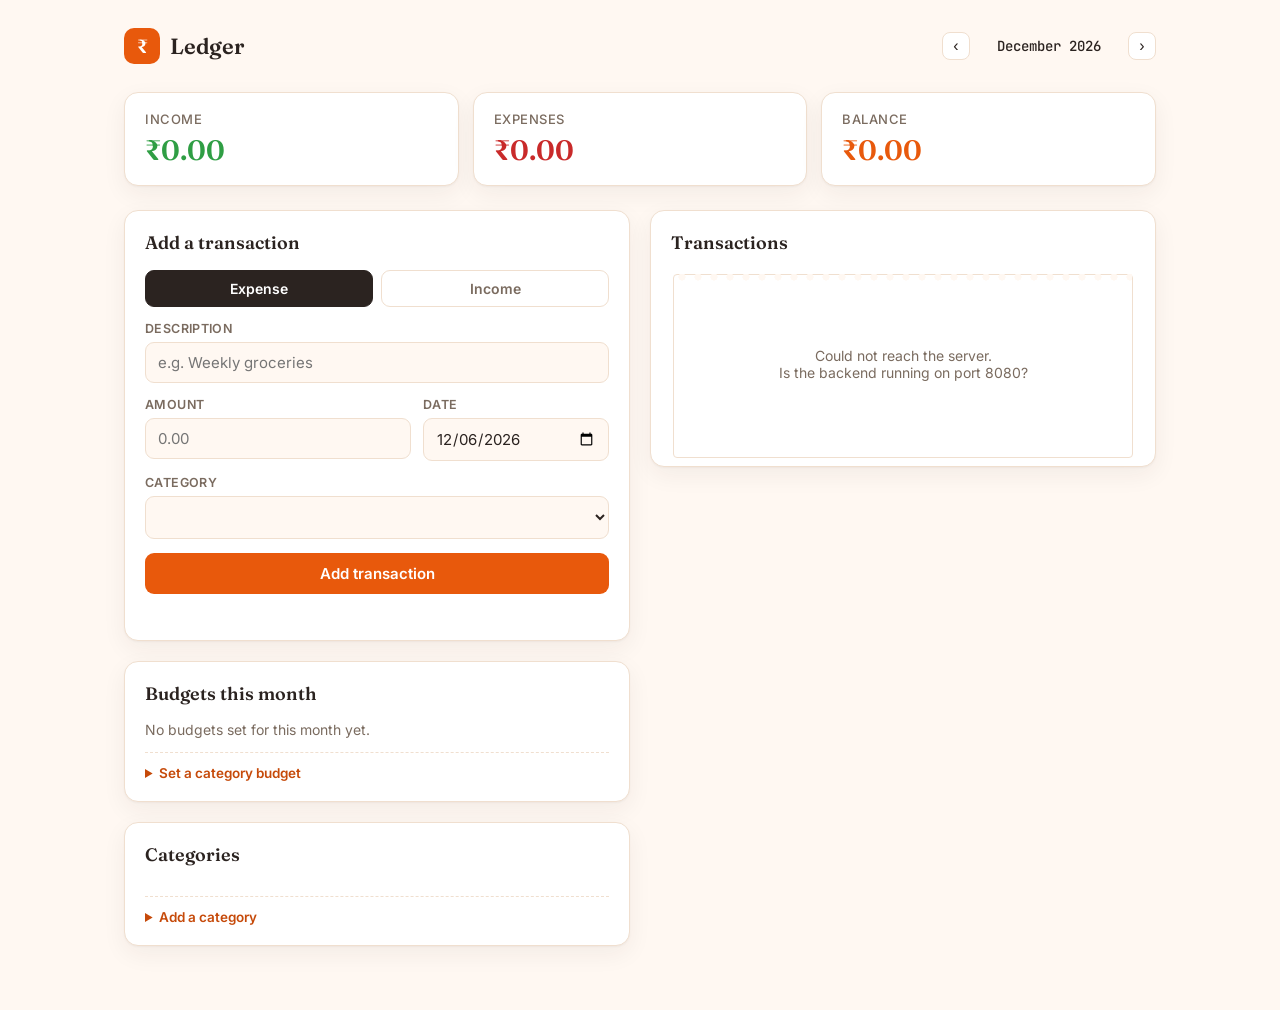
==== finance-tracker/src/main/resources/static/index.html @ b9fa2c0d "Initial commit" ====
<!DOCTYPE html>
<html lang="en">
<head>
<meta charset="UTF-8" />
<meta name="viewport" content="width=device-width, initial-scale=1.0" />
<title>Ledger — Personal Finance Tracker</title>
<link rel="preconnect" href="https://fonts.googleapis.com" />
<link rel="preconnect" href="https://fonts.gstatic.com" crossorigin />
<link href="https://fonts.googleapis.com/css2?family=Fraunces:opsz,wght@9..144,400;9..144,500;9..144,600;9..144,700&family=Inter:wght@400;500;600;700&family=JetBrains+Mono:wght@400;500;700&display=swap" rel="stylesheet" />
<link rel="stylesheet" href="css/style.css" />
</head>
<body>

<div class="app">

  <!-- ===== Header ===== -->
  <header class="topbar">
    <div class="brand">
      <span class="brand-mark">₹</span>
      <span class="brand-name">Ledger</span>
    </div>
    <div class="month-nav">
      <button id="prevMonth" class="icon-btn" aria-label="Previous month">‹</button>
      <span id="currentMonthLabel" class="month-label">July 2026</span>
      <button id="nextMonth" class="icon-btn" aria-label="Next month">›</button>
    </div>
  </header>

  <!-- ===== Summary cards ===== -->
  <section class="summary-row">
    <div class="summary-card income">
      <span class="summary-label">Income</span>
      <span class="summary-value" id="totalIncome">₹0.00</span>
    </div>
    <div class="summary-card expense">
      <span class="summary-label">Expenses</span>
      <span class="summary-value" id="totalExpense">₹0.00</span>
    </div>
    <div class="summary-card balance">
      <span class="summary-label">Balance</span>
      <span class="summary-value" id="totalBalance">₹0.00</span>
    </div>
  </section>

  <main class="main-grid">

    <!-- ===== Left column: forms + budgets ===== -->
    <div class="left-col">

      <section class="panel">
        <h2 class="panel-title">Add a transaction</h2>
        <form id="transactionForm" class="tx-form">
          <div class="field-row">
            <label class="type-toggle">
              <input type="radio" name="type" value="EXPENSE" checked />
              <span>Expense</span>
            </label>
            <label class="type-toggle">
              <input type="radio" name="type" value="INCOME" />
              <span>Income</span>
            </label>
          </div>

          <label class="field">
            <span class="field-label">Description</span>
            <input type="text" id="txDescription" placeholder="e.g. Weekly groceries" required />
          </label>

          <div class="field-pair">
            <label class="field">
              <span class="field-label">Amount</span>
              <input type="number" id="txAmount" step="0.01" min="0.01" placeholder="0.00" required />
            </label>
            <label class="field">
              <span class="field-label">Date</span>
              <input type="date" id="txDate" required />
            </label>
          </div>

          <label class="field">
            <span class="field-label">Category</span>
            <select id="txCategory" required></select>
          </label>

          <button type="submit" class="btn-primary">Add transaction</button>
          <p class="form-error" id="txFormError"></p>
        </form>
      </section>

      <section class="panel">
        <h2 class="panel-title">Budgets this month</h2>
        <div id="budgetList" class="budget-list">
          <p class="empty-hint">No budgets set for this month yet.</p>
        </div>

        <details class="add-budget-details">
          <summary>Set a category budget</summary>
          <form id="budgetForm" class="budget-form">
            <label class="field">
              <span class="field-label">Category</span>
              <select id="budgetCategory" required></select>
            </label>
            <label class="field">
              <span class="field-label">Monthly limit</span>
              <input type="number" id="budgetLimit" step="0.01" min="0.01" placeholder="0.00" required />
            </label>
            <button type="submit" class="btn-secondary">Save budget</button>
          </form>
        </details>
      </section>

      <section class="panel">
        <h2 class="panel-title">Categories</h2>
        <div id="categoryChips" class="category-chips"></div>
        <details class="add-budget-details">
          <summary>Add a category</summary>
          <form id="categoryForm" class="budget-form">
            <label class="field">
              <span class="field-label">Name</span>
              <input type="text" id="categoryName" placeholder="e.g. Subscriptions" required />
            </label>
            <label class="field">
              <span class="field-label">Type</span>
              <select id="categoryType" required>
                <option value="EXPENSE">Expense</option>
                <option value="INCOME">Income</option>
              </select>
            </label>
            <button type="submit" class="btn-secondary">Add category</button>
          </form>
        </details>
      </section>

    </div>

    <!-- ===== Right column: receipt tape ===== -->
    <div class="right-col">
      <section class="panel receipt-panel">
        <h2 class="panel-title">Transactions</h2>
        <div class="receipt-wrap">
          <div class="receipt-tape" id="receiptTape">
            <!-- transaction rows injected here -->
          </div>
        </div>
      </section>
    </div>

  </main>
</div>

<script src="js/app.js"></script>
</body>
</html>
---- finance-tracker/src/main/resources/static/css/style.css ----
/* ===========================================================
   Ledger — token system
   Color: orange #E8590C (brand), paper #FFF8F2, white #FFFFFF,
          ink #2B2320, green #2F9E44 (income), red #C92A2A (expense/over)
   Type: Fraunces (display/numbers), Inter (UI/body), JetBrains Mono (amounts)
   =========================================================== */

:root {
  --orange: #E8590C;
  --orange-dark: #C64A0A;
  --orange-light: #FFA35C;
  --orange-wash: #FFF0E2;
  --paper: #FFF8F2;
  --white: #FFFFFF;
  --ink: #2B2320;
  --ink-soft: #7A6B5F;
  --border: #F0DFCF;
  --green: #2F9E44;
  --green-wash: #E9F7EC;
  --red: #C92A2A;
  --red-wash: #FBEAEA;

  --font-display: 'Fraunces', Georgia, serif;
  --font-body: 'Inter', system-ui, sans-serif;
  --font-mono: 'JetBrains Mono', monospace;

  --radius: 14px;
  --shadow: 0 1px 2px rgba(43, 35, 32, 0.04), 0 8px 24px rgba(43, 35, 32, 0.06);
}

* { box-sizing: border-box; }

body {
  margin: 0;
  background: var(--paper);
  color: var(--ink);
  font-family: var(--font-body);
  -webkit-font-smoothing: antialiased;
}

.app {
  max-width: 1080px;
  margin: 0 auto;
  padding: 28px 24px 64px;
}

/* ===== Header ===== */
.topbar {
  display: flex;
  align-items: center;
  justify-content: space-between;
  margin-bottom: 28px;
}

.brand {
  display: flex;
  align-items: center;
  gap: 10px;
}

.brand-mark {
  display: inline-flex;
  align-items: center;
  justify-content: center;
  width: 36px;
  height: 36px;
  border-radius: 10px;
  background: var(--orange);
  color: var(--white);
  font-family: var(--font-display);
  font-weight: 600;
  font-size: 19px;
}

.brand-name {
  font-family: var(--font-display);
  font-weight: 600;
  font-size: 22px;
  letter-spacing: -0.01em;
}

.month-nav {
  display: flex;
  align-items: center;
  gap: 14px;
  font-family: var(--font-mono);
  font-size: 14px;
  color: var(--ink-soft);
}

.month-label {
  min-width: 130px;
  text-align: center;
  color: var(--ink);
  font-weight: 500;
}

.icon-btn {
  width: 28px;
  height: 28px;
  border-radius: 8px;
  border: 1px solid var(--border);
  background: var(--white);
  color: var(--ink);
  font-size: 16px;
  cursor: pointer;
  display: flex;
  align-items: center;
  justify-content: center;
  transition: background 0.15s ease;
}
.icon-btn:hover { background: var(--orange-wash); }

/* ===== Summary cards ===== */
.summary-row {
  display: grid;
  grid-template-columns: repeat(3, 1fr);
  gap: 14px;
  margin-bottom: 24px;
}

.summary-card {
  background: var(--white);
  border: 1px solid var(--border);
  border-radius: var(--radius);
  padding: 18px 20px;
  display: flex;
  flex-direction: column;
  gap: 6px;
  box-shadow: var(--shadow);
}

.summary-label {
  font-size: 13px;
  color: var(--ink-soft);
  font-weight: 500;
  text-transform: uppercase;
  letter-spacing: 0.04em;
}

.summary-value {
  font-family: var(--font-display);
  font-size: 28px;
  font-weight: 600;
  font-variant-numeric: tabular-nums;
}

.summary-card.income .summary-value { color: var(--green); }
.summary-card.expense .summary-value { color: var(--red); }
.summary-card.balance .summary-value { color: var(--orange); }

/* ===== Layout ===== */
.main-grid {
  display: grid;
  grid-template-columns: 1fr 1fr;
  gap: 20px;
  align-items: start;
}

@media (max-width: 800px) {
  .main-grid { grid-template-columns: 1fr; }
  .summary-row { grid-template-columns: 1fr; }
}

.left-col, .right-col {
  display: flex;
  flex-direction: column;
  gap: 20px;
}

/* ===== Panels ===== */
.panel {
  background: var(--white);
  border: 1px solid var(--border);
  border-radius: var(--radius);
  padding: 20px;
  box-shadow: var(--shadow);
}

.panel-title {
  font-family: var(--font-display);
  font-size: 18px;
  font-weight: 600;
  margin: 0 0 16px;
}

/* ===== Forms ===== */
.field {
  display: flex;
  flex-direction: column;
  gap: 6px;
  margin-bottom: 14px;
}

.field-label {
  font-size: 12.5px;
  font-weight: 600;
  color: var(--ink-soft);
  text-transform: uppercase;
  letter-spacing: 0.03em;
}

.field input,
.field select {
  font-family: var(--font-body);
  font-size: 15px;
  padding: 10px 12px;
  border-radius: 9px;
  border: 1px solid var(--border);
  background: var(--paper);
  color: var(--ink);
}

.field input:focus,
.field select:focus {
  outline: 2px solid var(--orange-light);
  outline-offset: 1px;
  background: var(--white);
}

.field-pair {
  display: grid;
  grid-template-columns: 1fr 1fr;
  gap: 12px;
}

.field-row {
  display: flex;
  gap: 8px;
  margin-bottom: 14px;
}

.type-toggle {
  flex: 1;
  position: relative;
}
.type-toggle input {
  position: absolute;
  opacity: 0;
  inset: 0;
  cursor: pointer;
}
.type-toggle span {
  display: block;
  text-align: center;
  padding: 9px 0;
  border-radius: 9px;
  border: 1px solid var(--border);
  font-size: 14px;
  font-weight: 600;
  color: var(--ink-soft);
  transition: all 0.15s ease;
}
.type-toggle input:checked + span {
  background: var(--ink);
  color: var(--white);
  border-color: var(--ink);
}

.btn-primary, .btn-secondary {
  width: 100%;
  padding: 11px 0;
  border-radius: 9px;
  border: none;
  font-family: var(--font-body);
  font-size: 15px;
  font-weight: 600;
  cursor: pointer;
  transition: background 0.15s ease, transform 0.1s ease;
}

.btn-primary {
  background: var(--orange);
  color: var(--white);
}
.btn-primary:hover { background: var(--orange-dark); }
.btn-primary:active { transform: scale(0.98); }

.btn-secondary {
  background: var(--orange-wash);
  color: var(--orange-dark);
  margin-top: 12px;
}
.btn-secondary:hover { background: #FFE3CB; }

.form-error {
  color: var(--red);
  font-size: 13px;
  min-height: 18px;
  margin: 8px 0 0;
}

.add-budget-details {
  margin-top: 14px;
  border-top: 1px dashed var(--border);
  padding-top: 12px;
}
.add-budget-details summary {
  cursor: pointer;
  font-size: 13.5px;
  font-weight: 600;
  color: var(--orange-dark);
}
.budget-form { margin-top: 12px; }

/* ===== Budgets ===== */
.budget-list {
  display: flex;
  flex-direction: column;
  gap: 14px;
}

.empty-hint {
  color: var(--ink-soft);
  font-size: 14px;
  margin: 0;
}

.budget-item .budget-head {
  display: flex;
  justify-content: space-between;
  font-size: 13.5px;
  margin-bottom: 6px;
}

.budget-item .budget-name { font-weight: 600; }

.budget-item .budget-figures {
  font-family: var(--font-mono);
  color: var(--ink-soft);
}

.budget-track {
  height: 8px;
  border-radius: 6px;
  background: var(--orange-wash);
  overflow: hidden;
}

.budget-fill {
  height: 100%;
  background: var(--orange);
  border-radius: 6px;
  transition: width 0.3s ease;
}

.budget-item.over .budget-fill { background: var(--red); }
.budget-item.over .budget-figures { color: var(--red); }

/* ===== Category chips ===== */
.category-chips {
  display: flex;
  flex-wrap: wrap;
  gap: 8px;
  margin-bottom: 4px;
}

.chip {
  display: inline-flex;
  align-items: center;
  gap: 6px;
  padding: 6px 12px;
  border-radius: 999px;
  font-size: 13px;
  font-weight: 600;
  background: var(--orange-wash);
  color: var(--orange-dark);
}
.chip.income { background: var(--green-wash); color: var(--green); }

.chip .chip-remove {
  cursor: pointer;
  opacity: 0.6;
  font-weight: 700;
}
.chip .chip-remove:hover { opacity: 1; }

/* ===========================================================
   Signature element: the receipt tape
   =========================================================== */

.receipt-panel { padding-bottom: 8px; }

.receipt-wrap {
  max-height: 640px;
  overflow-y: auto;
  padding: 4px 2px 0;
}

.receipt-tape {
  position: relative;
  background: var(--white);
  border: 1px solid var(--border);
  border-radius: 4px;
  padding: 18px 18px 22px;
  font-family: var(--font-mono);
}

/* perforated top edge */
.receipt-tape::before {
  content: "";
  position: absolute;
  top: -1px;
  left: 0;
  right: 0;
  height: 10px;
  background-image: radial-gradient(circle, var(--paper) 3.5px, transparent 3.6px);
  background-size: 16px 16px;
  background-position: 0 -5px;
  background-repeat: repeat-x;
}

.receipt-row {
  display: grid;
  grid-template-columns: 78px 1fr auto auto;
  align-items: baseline;
  gap: 10px;
  padding: 10px 0;
  border-bottom: 1px dashed var(--border);
  font-size: 13.5px;
}
.receipt-row:last-child { border-bottom: none; }

.receipt-date {
  color: var(--ink-soft);
  font-size: 12px;
}

.receipt-desc {
  font-family: var(--font-body);
  font-weight: 500;
  color: var(--ink);
  overflow: hidden;
  text-overflow: ellipsis;
  white-space: nowrap;
}

.receipt-category {
  font-size: 11px;
  color: var(--ink-soft);
  background: var(--orange-wash);
  padding: 2px 8px;
  border-radius: 999px;
  white-space: nowrap;
}

.receipt-amount {
  font-weight: 700;
  font-variant-numeric: tabular-nums;
  white-space: nowrap;
}
.receipt-amount.income { color: var(--green); }
.receipt-amount.expense { color: var(--red); }

.receipt-delete {
  grid-column: 1 / -1;
  text-align: right;
  margin-top: -4px;
}
.receipt-delete button {
  background: none;
  border: none;
  color: var(--ink-soft);
  font-size: 11px;
  font-family: var(--font-body);
  cursor: pointer;
  text-decoration: underline;
  padding: 0;
}
.receipt-delete button:hover { color: var(--red); }

.receipt-empty {
  text-align: center;
  padding: 40px 0;
  color: var(--ink-soft);
  font-family: var(--font-body);
  font-size: 14px;
}

/* focus visibility for accessibility */
a:focus-visible, button:focus-visible, input:focus-visible, select:focus-visible, summary:focus-visible {
  outline: 2px solid var(--orange);
  outline-offset: 2px;
}

@media (prefers-reduced-motion: reduce) {
  * { transition: none !important; }
}
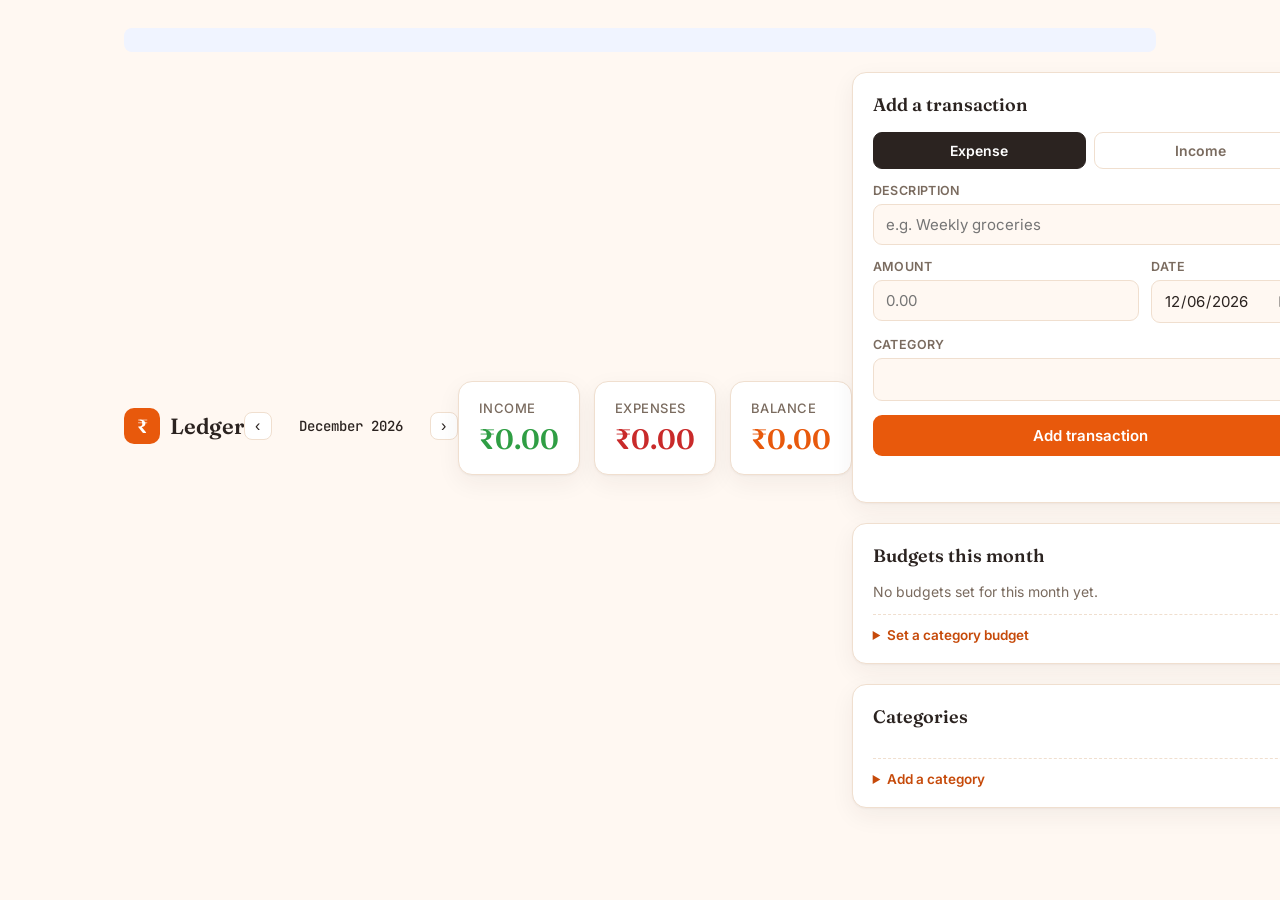
==== commit fd741315: "Add welcome banner, fix misleading error message" ====
--- a/finance-tracker/src/main/resources/static/index.html
+++ b/finance-tracker/src/main/resources/static/index.html
@@ -12,7 +12,9 @@
 <body>
 
 <div class="app">
+  <div id="welcome-banner" class="welcome-banner"></div>
 
+  <header class="topbar">
   <!-- ===== Header ===== -->
   <header class="topbar">
     <div class="brand">
--- a/finance-tracker/src/main/resources/static/css/style.css
+++ b/finance-tracker/src/main/resources/static/css/style.css
@@ -177,6 +177,21 @@
   box-shadow: var(--shadow);
 }
 
+.welcome-banner {
+  display: flex;
+  align-items: center;
+  gap: 10px;
+  padding: 12px 20px;
+  background: #f0f4ff;
+  border-radius: 8px;
+  margin-bottom: 20px;
+  animation: fadeIn 0.6s ease-in;
+}
+@keyframes fadeIn {
+  from { opacity: 0; transform: translateY(-10px); }
+  to { opacity: 1; transform: translateY(0); }
+}
+
 .panel-title {
   font-family: var(--font-display);
   font-size: 18px;
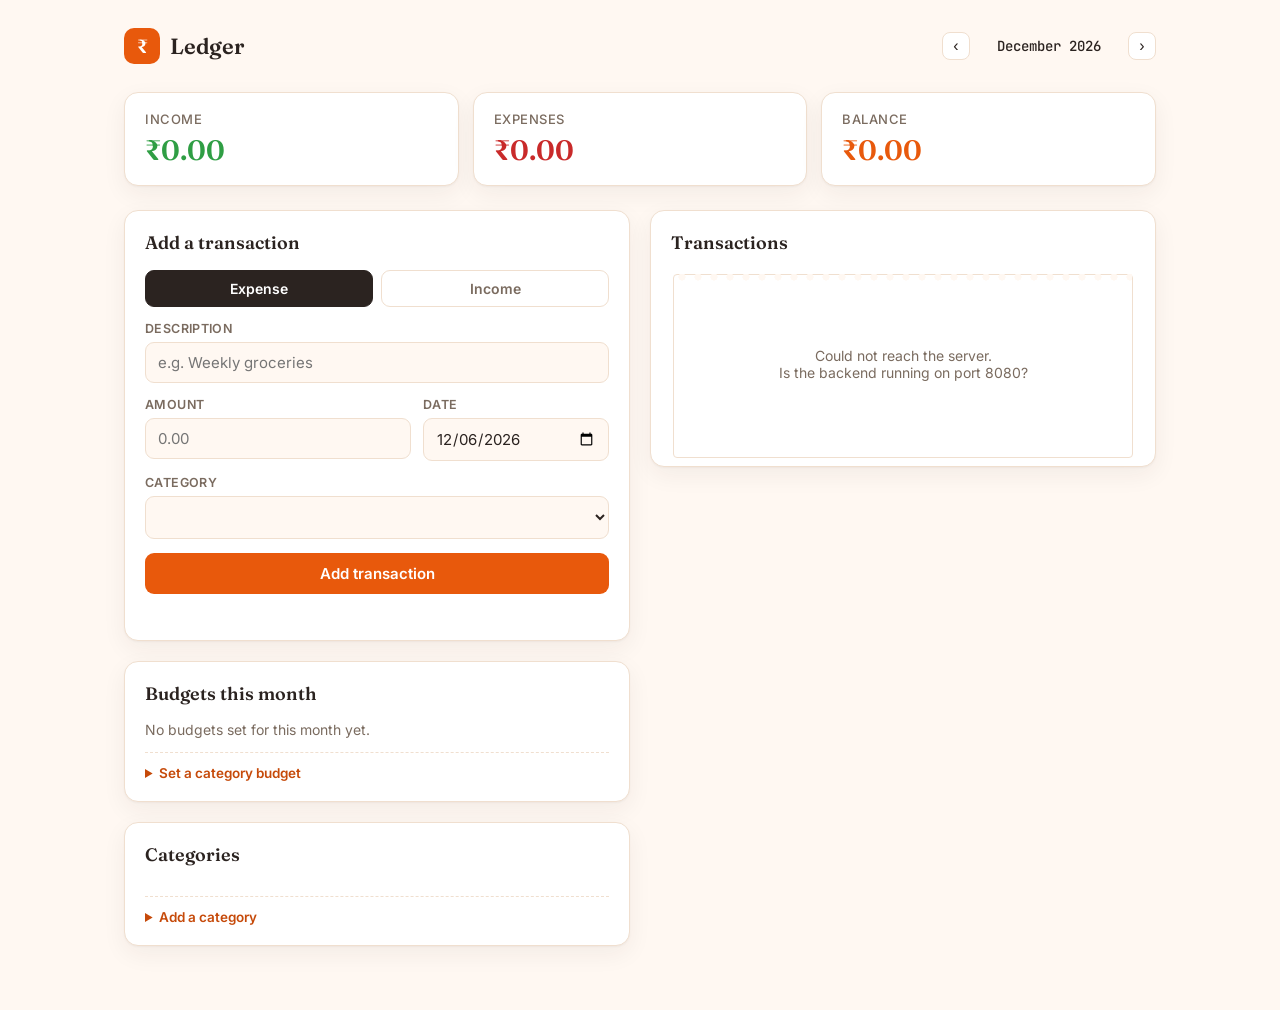
==== commit db7cc1d0: "Add welcome banner with user info" ====
--- a/finance-tracker/src/main/resources/static/index.html
+++ b/finance-tracker/src/main/resources/static/index.html
@@ -1,20 +1,18 @@
 <!DOCTYPE html>
 <html lang="en">
 <head>
-<meta charset="UTF-8" />
-<meta name="viewport" content="width=device-width, initial-scale=1.0" />
-<title>Ledger — Personal Finance Tracker</title>
-<link rel="preconnect" href="https://fonts.googleapis.com" />
-<link rel="preconnect" href="https://fonts.gstatic.com" crossorigin />
-<link href="https://fonts.googleapis.com/css2?family=Fraunces:opsz,wght@9..144,400;9..144,500;9..144,600;9..144,700&family=Inter:wght@400;500;600;700&family=JetBrains+Mono:wght@400;500;700&display=swap" rel="stylesheet" />
-<link rel="stylesheet" href="css/style.css" />
+  <meta charset="UTF-8" />
+  <meta name="viewport" content="width=device-width, initial-scale=1.0" />
+  <title>Ledger — Personal Finance Tracker</title>
+  <link rel="preconnect" href="https://fonts.googleapis.com" />
+  <link rel="preconnect" href="https://fonts.gstatic.com" crossorigin />
+  <link href="https://fonts.googleapis.com/css2?family=Fraunces:opsz,wght@9..144,400;9..144,500;9..144,600;9..144,700&family=Inter:wght@400;500;600;700&family=JetBrains+Mono:wght@400;500;700&display=swap" rel="stylesheet" />
+  <link rel="stylesheet" href="css/style.css" />
 </head>
 <body>
 
 <div class="app">
-  <div id="welcome-banner" class="welcome-banner"></div>
 
-  <header class="topbar">
   <!-- ===== Header ===== -->
   <header class="topbar">
     <div class="brand">
--- a/finance-tracker/src/main/resources/static/css/style.css
+++ b/finance-tracker/src/main/resources/static/css/style.css
@@ -177,21 +177,6 @@
   box-shadow: var(--shadow);
 }
 
-.welcome-banner {
-  display: flex;
-  align-items: center;
-  gap: 10px;
-  padding: 12px 20px;
-  background: #f0f4ff;
-  border-radius: 8px;
-  margin-bottom: 20px;
-  animation: fadeIn 0.6s ease-in;
-}
-@keyframes fadeIn {
-  from { opacity: 0; transform: translateY(-10px); }
-  to { opacity: 1; transform: translateY(0); }
-}
-
 .panel-title {
   font-family: var(--font-display);
   font-size: 18px;
